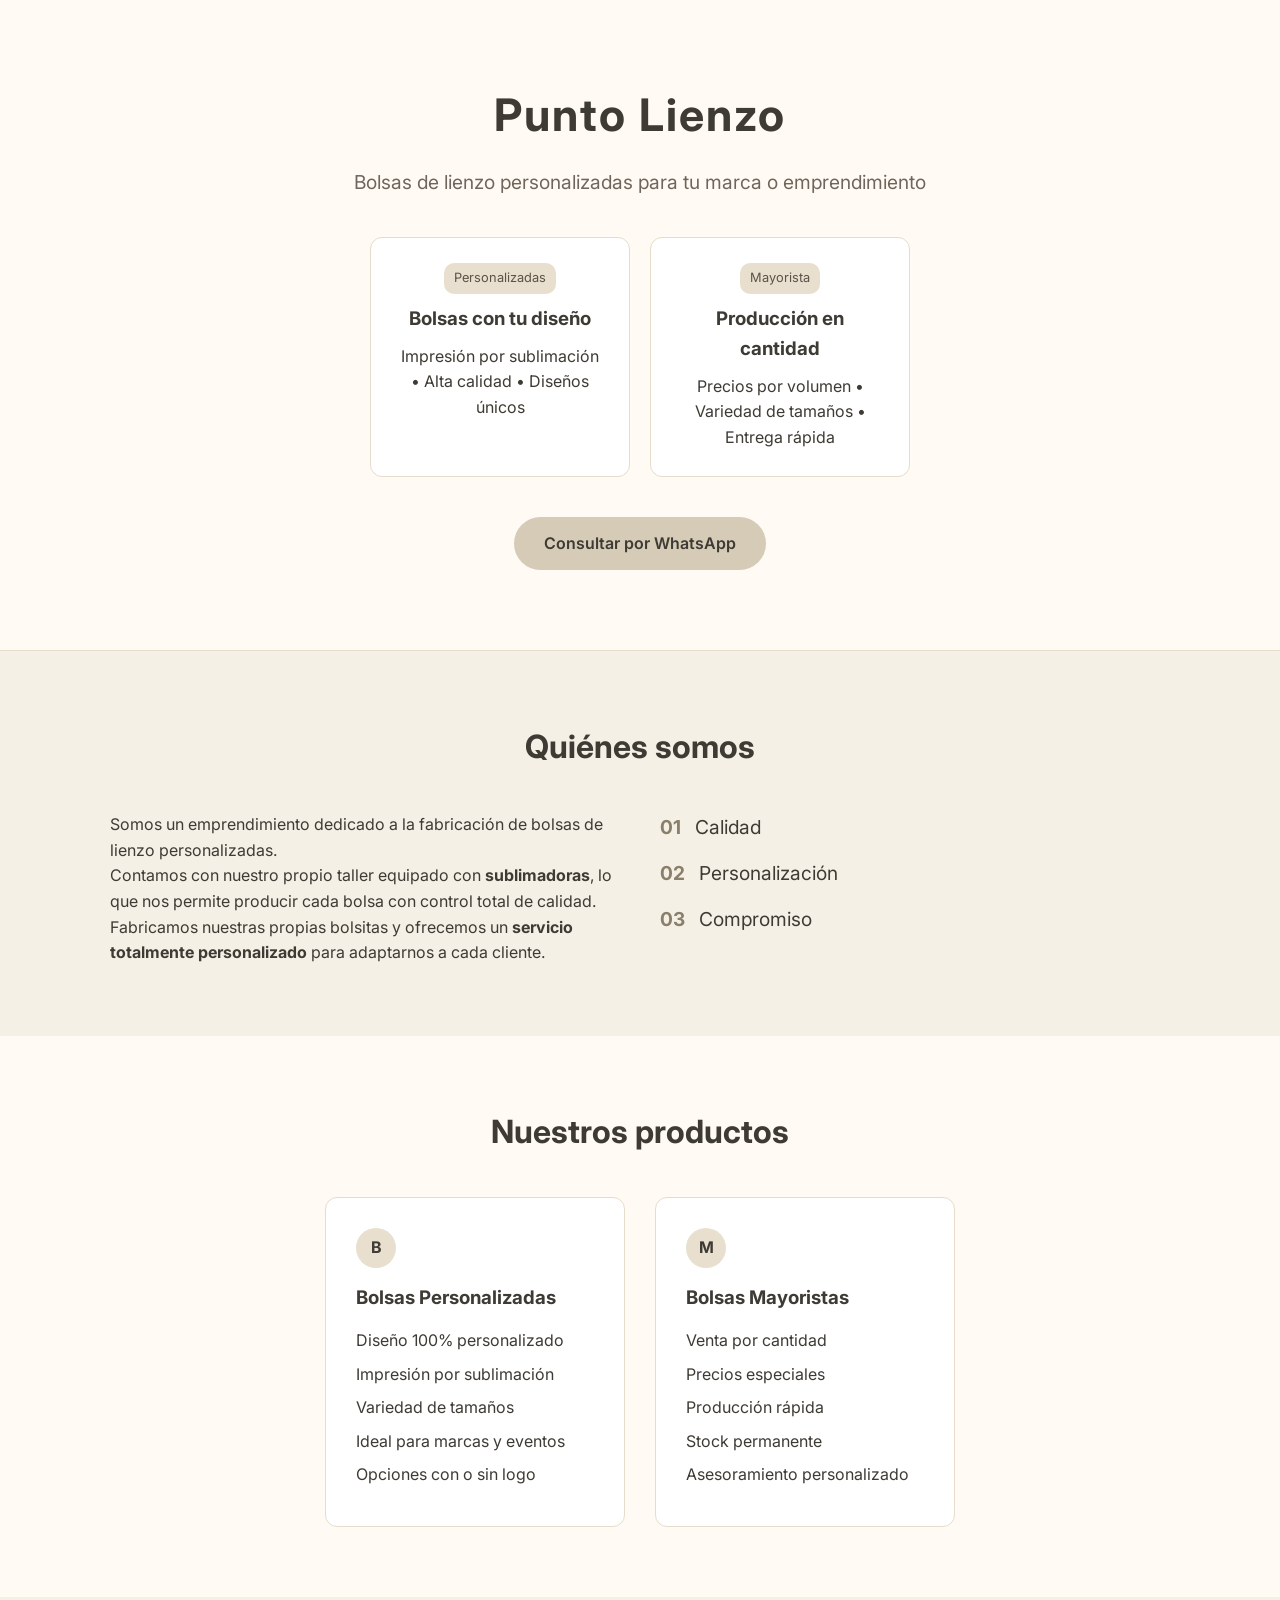
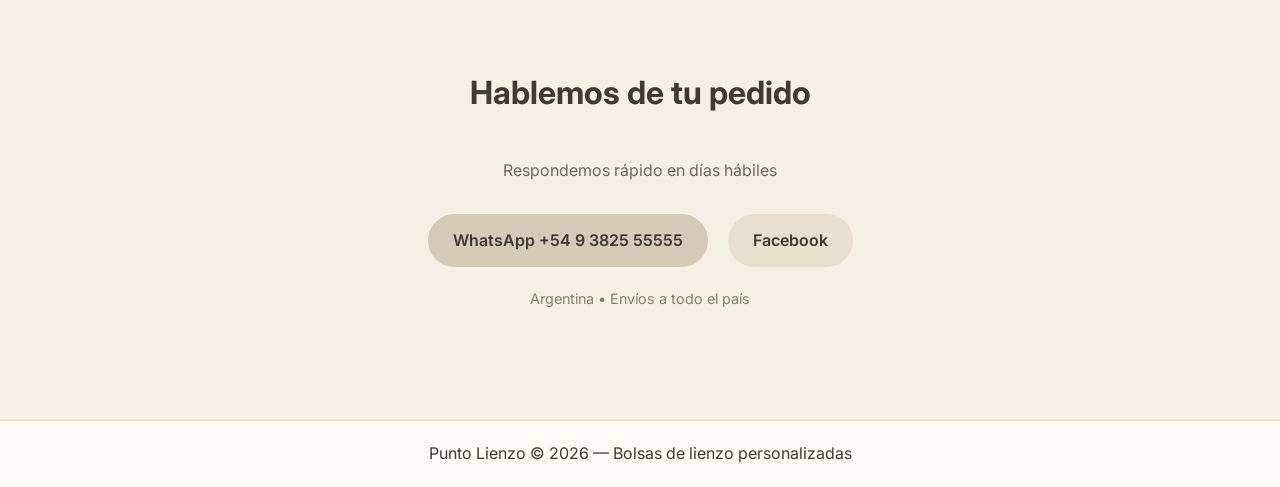
==== index.html @ 8ca8caf1 "first commit" ====
<!DOCTYPE html>
<html lang="es">
<head>
  <meta charset="UTF-8" />
  <meta name="viewport" content="width=device-width, initial-scale=1.0"/>
  <title>Punto Lienzo | Bolsas de Lienzo Personalizadas</title>
  <link rel="stylesheet" href="styles.css">
  <link rel="preconnect" href="https://fonts.googleapis.com">
  <link rel="preconnect" href="https://fonts.gstatic.com" crossorigin>
  <link href="https://fonts.googleapis.com/css2?family=Inter:wght@300;400;500;600;700&display=swap" rel="stylesheet">
</head>
<body>

  <!-- Hero -->
  <header class="hero">
    <div class="container">
      <div class="logo-wrapper">
        <h1>Punto Lienzo</h1>
      </div>

      <p class="lead">Bolsas de lienzo personalizadas para tu marca o emprendimiento</p>

      <div class="services-highlight">
        <div class="service-card">
          <span class="badge">Personalizadas</span>
          <h3>Bolsas con tu diseño</h3>
          <p>Impresión por sublimación • Alta calidad • Diseños únicos</p>
        </div>
        <div class="service-card">
          <span class="badge">Mayorista</span>
          <h3>Producción en cantidad</h3>
          <p>Precios por volumen • Variedad de tamaños • Entrega rápida</p>
        </div>
      </div>

      <a href="#contacto" class="btn-primary">Consultar por WhatsApp</a>
    </div>
  </header>

  <!-- Quiénes somos -->
  <section id="nosotros" class="section">
    <div class="container">
      <h2>Quiénes somos</h2>
      <div class="about-grid">
        <div class="about-text">
          <p>Somos un emprendimiento dedicado a la fabricación de bolsas de lienzo personalizadas.</p>
          <p>Contamos con nuestro propio taller equipado con <strong>sublimadoras</strong>, lo que nos permite producir cada bolsa con control total de calidad.</p>
          <p>Fabricamos nuestras propias bolsitas y ofrecemos un <strong>servicio totalmente personalizado</strong> para adaptarnos a cada cliente.</p>
        </div>
        <div class="about-values">
          <div class="value-item">01 <span>Calidad</span></div>
          <div class="value-item">02 <span>Personalización</span></div>
          <div class="value-item">03 <span>Compromiso</span></div>
        </div>
      </div>
    </div>
  </section>

  <!-- Productos -->
  <section id="servicios" class="section section-alt">
    <div class="container">
      <h2>Nuestros productos</h2>
      <div class="services-grid">
        <div class="service-block">
          <div class="service-icon">B</div>
          <h3>Bolsas Personalizadas</h3>
          <ul>
            <li>Diseño 100% personalizado</li>
            <li>Impresión por sublimación</li>
            <li>Variedad de tamaños</li>
            <li>Ideal para marcas y eventos</li>
            <li>Opciones con o sin logo</li>
          </ul>
        </div>
        <div class="service-block">
          <div class="service-icon">M</div>
          <h3>Bolsas Mayoristas</h3>
          <ul>
            <li>Venta por cantidad</li>
            <li>Precios especiales</li>
            <li>Producción rápida</li>
            <li>Stock permanente</li>
            <li>Asesoramiento personalizado</li>
          </ul>
        </div>
      </div>
    </div>
  </section>

  <!-- Contacto -->
  <section id="contacto" class="section contact-section">
    <div class="container">
      <h2>Hablemos de tu pedido</h2>
      <p class="contact-subtitle">Respondemos rápido en días hábiles</p>

      <div class="contact-options">
        <a href="https://wa.me/5493825580634?text=Hola!%20Quiero%20consultar%20por%20bolsas%20de%20lienzo..." 
           target="_blank" 
           class="contact-btn whatsapp">
           WhatsApp +54 9 3825 55555
        </a>

        <!-- NUEVO BOTÓN FACEBOOK -->
        <a href="https://facebook.com/" 
           target="_blank" 
           class="contact-btn facebook">
           Facebook
        </a>
      </div>

      <p class="small-note">Argentina • Envíos a todo el país</p>
    </div>
  </section>

  <!-- Footer -->
  <footer>
    <div class="container">
      <div class="footer-logo-wrapper">
        <p>Punto Lienzo © 2026 — Bolsas de lienzo personalizadas</p>
      </div>
    </div>
  </footer>

</body>
</html>
---- styles.css ----
* {
  margin: 0;
  padding: 0;
  box-sizing: border-box;
}

/* Base */
body {
  font-family: 'Inter', sans-serif;
  background-color: #f5f0e6; /* beige claro */
  color: #3e3a34;
  line-height: 1.6;
}

.container {
  max-width: 1100px;
  margin: auto;
  padding: 0 20px;
}

/* Hero */
.hero {
  background: #fffaf3;
  padding: 80px 0;
  text-align: center;
  border-bottom: 1px solid #e6dccb;
}

.hero h1 {
  font-size: 2.8rem;
  margin-bottom: 15px;
  letter-spacing: 2px;
}

.lead {
  font-size: 1.2rem;
  margin-bottom: 40px;
  color: #6e665c;
}

/* Cards */
.services-highlight {
  display: flex;
  gap: 20px;
  justify-content: center;
  flex-wrap: wrap;
  margin-bottom: 40px;
}

.service-card {
  background: #ffffff;
  padding: 25px;
  border-radius: 12px;
  width: 260px;
  border: 1px solid #e6dccb;
  transition: 0.3s;
}

.service-card:hover {
  transform: translateY(-5px);
}

.badge {
  display: inline-block;
  background: #e8dfcf;
  color: #5a5347;
  padding: 5px 10px;
  font-size: 0.8rem;
  border-radius: 10px;
  margin-bottom: 10px;
}

.service-card h3 {
  margin-bottom: 10px;
}

/* Botón principal */
.btn-primary {
  display: inline-block;
  padding: 14px 30px;
  background: #d6cbb7;
  color: #3e3a34;
  text-decoration: none;
  border-radius: 30px;
  font-weight: 600;
  transition: 0.3s;
}

.btn-primary:hover {
  background: #c2b59b;
}

/* Sections */
.section {
  padding: 70px 0;
}

.section-alt {
  background: #fffaf3;
}

.section h2 {
  text-align: center;
  margin-bottom: 40px;
  font-size: 2rem;
}

/* About */
.about-grid {
  display: flex;
  gap: 40px;
  flex-wrap: wrap;
}

.about-text {
  flex: 1;
}

.about-values {
  flex: 1;
  display: flex;
  flex-direction: column;
  gap: 15px;
}

.value-item {
  font-size: 1.2rem;
  font-weight: bold;
  color: #8a7f6a;
}

.value-item span {
  margin-left: 10px;
  font-weight: normal;
  color: #3e3a34;
}

/* Servicios */
.services-grid {
  display: flex;
  gap: 30px;
  flex-wrap: wrap;
  justify-content: center;
}

.service-block {
  background: #ffffff;
  padding: 30px;
  border-radius: 12px;
  width: 300px;
  border: 1px solid #e6dccb;
}

.service-icon {
  width: 40px;
  height: 40px;
  background: #e8dfcf;
  display: flex;
  align-items: center;
  justify-content: center;
  border-radius: 50%;
  margin-bottom: 15px;
  font-weight: bold;
}

.service-block ul {
  list-style: none;
  margin-top: 15px;
}

.service-block ul li {
  margin-bottom: 8px;
}

/* Contacto */
.contact-section {
  text-align: center;
}

.contact-subtitle {
  margin-bottom: 30px;
  color: #6e665c;
}

.contact-options {
  display: flex;
  justify-content: center;
  gap: 20px;
  flex-wrap: wrap;
}

/* Botones contacto */
.contact-btn {
  display: inline-block;
  padding: 14px 25px;
  border-radius: 30px;
  text-decoration: none;
  font-weight: 600;
  transition: 0.3s;
}

/* WhatsApp */
.contact-btn.whatsapp {
  background: #d6cbb7;
  color: #3e3a34;
}

.contact-btn.whatsapp:hover {
  background: #c2b59b;
}

/* Facebook */
.contact-btn.facebook {
  background: #e8dfcf;
  color: #3e3a34;
}

.contact-btn.facebook:hover {
  background: #d6cbb7;
}

/* Footer */
footer {
  background: #fffaf3;
  padding: 20px 0;
  text-align: center;
  border-top: 1px solid #e6dccb;
  margin-top: 40px;
}

.small-note {
  margin-top: 20px;
  font-size: 0.9rem;
  color: #8a7f6a;
}

/* Responsive */
@media (max-width: 768px) {
  .services-highlight,
  .services-grid,
  .about-grid {
    flex-direction: column;
    align-items: center;
  }
}
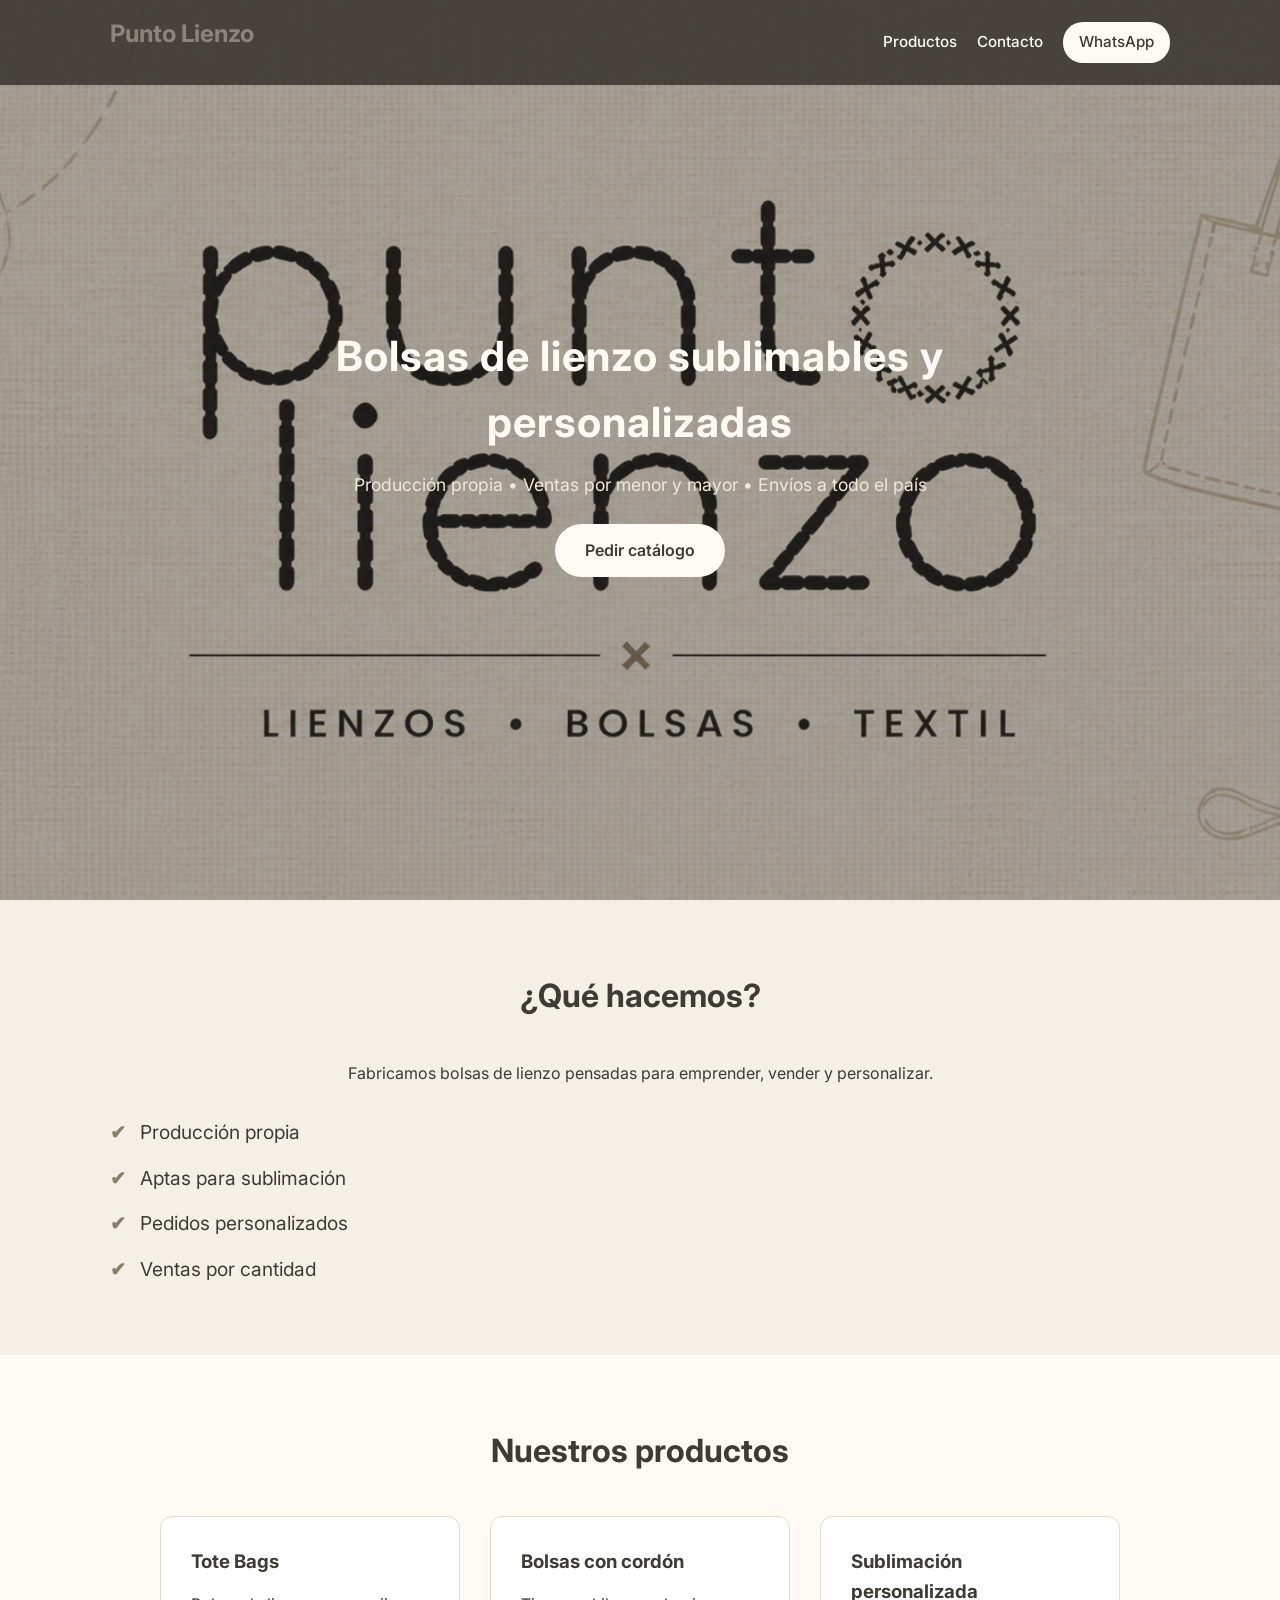
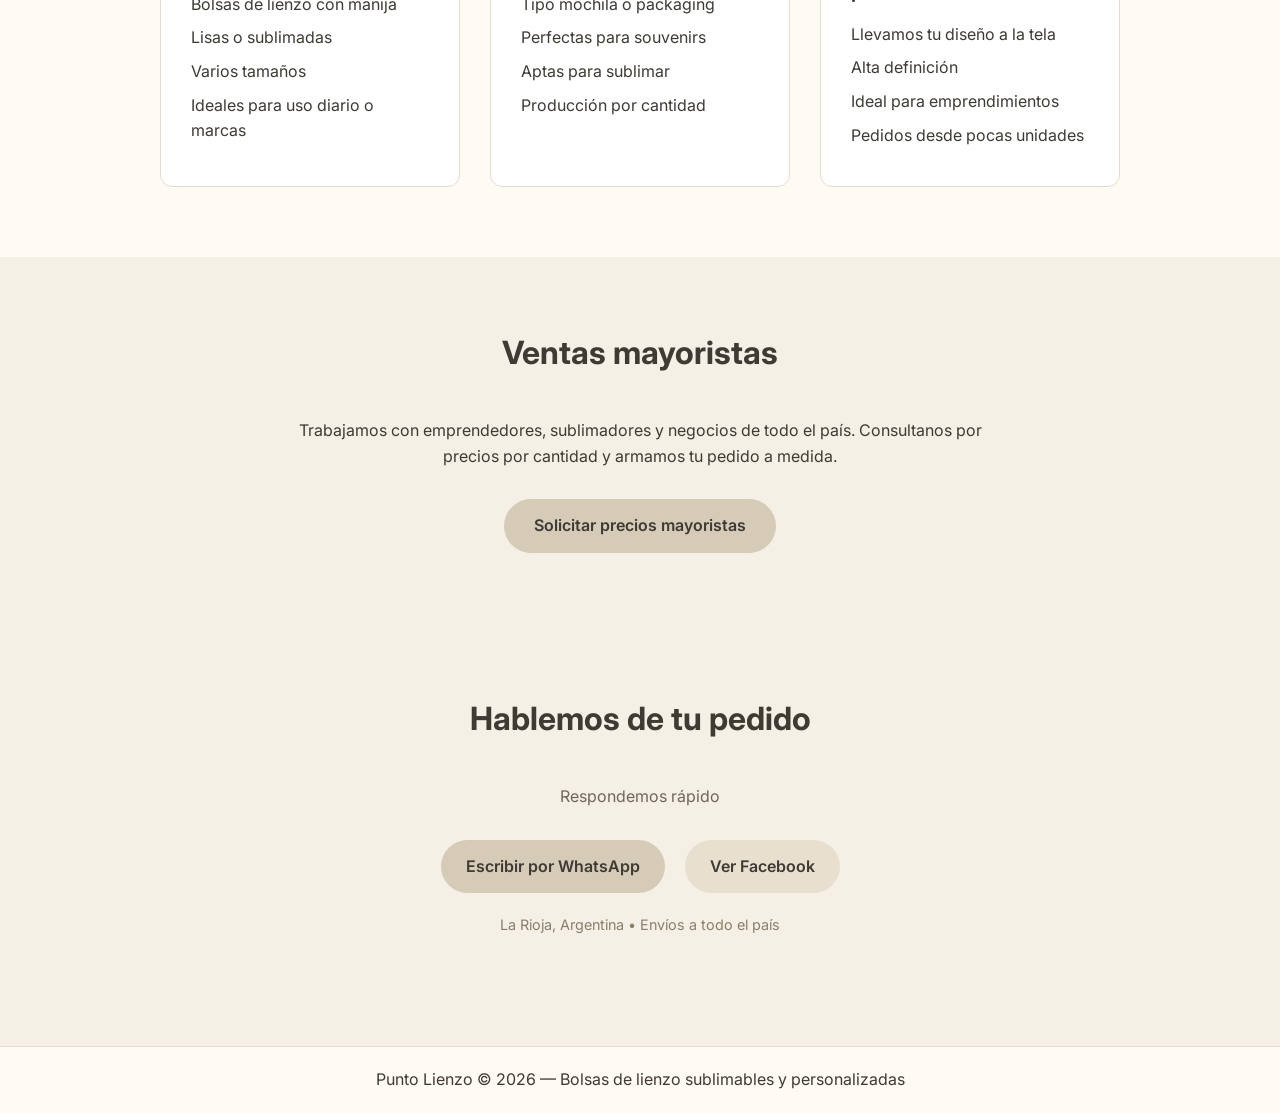
==== commit ebd4c06e: "Mejoras en hero, navbar y diseño" ====
--- a/index.html
+++ b/index.html
@@ -3,123 +3,163 @@
 <head>
   <meta charset="UTF-8" />
   <meta name="viewport" content="width=device-width, initial-scale=1.0"/>
-  <title>Punto Lienzo | Bolsas de Lienzo Personalizadas</title>
-  <link rel="stylesheet" href="styles.css">
-  <link rel="preconnect" href="https://fonts.googleapis.com">
-  <link rel="preconnect" href="https://fonts.gstatic.com" crossorigin>
+  <title>Punto Lienzo | Bolsas de Lienzo Sublimables y Personalizadas</title>
+  <link rel="stylesheet" href="css/styles.css">
   <link href="https://fonts.googleapis.com/css2?family=Inter:wght@300;400;500;600;700&display=swap" rel="stylesheet">
 </head>
 <body>
+  <nav class="navbar">
+    <div class="container nav-container">
+      
+      <div class="nav-logo">
+        <h1 class="logo-img">Punto Lienzo</h1> 
+      </div>
+  
+      <div class="nav-links">
+        <a href="#servicios">Productos</a>
+        <a href="#contacto">Contacto</a>
+        <a href="https://wa.me/5493825580634?text=Hola!%20Quiero%20consultar%20por%20bolsas" 
+           target="_blank" 
+           class="nav-btn">
+           WhatsApp
+        </a>
+      </div>
+  
+    </div>
+  </nav>
+  <!-- HERO -->
+  <header class="hero">
 
-  <!-- Hero -->
-  <header class="hero">
+  
+    <!-- CONTENIDO HERO -->
+    <div class="hero-content">
+      <h2>Bolsas de lienzo sublimables y personalizadas</h2>
+  
+      <p>
+        Producción propia • Ventas por menor y mayor • Envíos a todo el país
+      </p>
+  
+      <a href="https://wa.me/5493825580634?text=Hola!%20Quiero%20consultar%20por%20bolsas" 
+         target="_blank" 
+         class="btn-primary">
+         Pedir catálogo
+      </a>
+    </div>
+  
+  </header>
+  <!-- QUÉ HACEMOS -->
+  <section class="section">
     <div class="container">
-      <div class="logo-wrapper">
-        <h1>Punto Lienzo</h1>
-      </div>
+      <h2>¿Qué hacemos?</h2>
 
-      <p class="lead">Bolsas de lienzo personalizadas para tu marca o emprendimiento</p>
+      <p style="text-align:center; max-width:700px; margin:auto;">
+        Fabricamos bolsas de lienzo pensadas para emprender, vender y personalizar.
+      </p>
 
-      <div class="services-highlight">
-        <div class="service-card">
-          <span class="badge">Personalizadas</span>
-          <h3>Bolsas con tu diseño</h3>
-          <p>Impresión por sublimación • Alta calidad • Diseños únicos</p>
-        </div>
-        <div class="service-card">
-          <span class="badge">Mayorista</span>
-          <h3>Producción en cantidad</h3>
-          <p>Precios por volumen • Variedad de tamaños • Entrega rápida</p>
-        </div>
-      </div>
-
-      <a href="#contacto" class="btn-primary">Consultar por WhatsApp</a>
-    </div>
-  </header>
-
-  <!-- Quiénes somos -->
-  <section id="nosotros" class="section">
-    <div class="container">
-      <h2>Quiénes somos</h2>
-      <div class="about-grid">
-        <div class="about-text">
-          <p>Somos un emprendimiento dedicado a la fabricación de bolsas de lienzo personalizadas.</p>
-          <p>Contamos con nuestro propio taller equipado con <strong>sublimadoras</strong>, lo que nos permite producir cada bolsa con control total de calidad.</p>
-          <p>Fabricamos nuestras propias bolsitas y ofrecemos un <strong>servicio totalmente personalizado</strong> para adaptarnos a cada cliente.</p>
-        </div>
-        <div class="about-values">
-          <div class="value-item">01 <span>Calidad</span></div>
-          <div class="value-item">02 <span>Personalización</span></div>
-          <div class="value-item">03 <span>Compromiso</span></div>
-        </div>
+      <div class="about-values" style="margin-top:30px;">
+        <div class="value-item">✔ <span>Producción propia</span></div>
+        <div class="value-item">✔ <span>Aptas para sublimación</span></div>
+        <div class="value-item">✔ <span>Pedidos personalizados</span></div>
+        <div class="value-item">✔ <span>Ventas por cantidad</span></div>
       </div>
     </div>
   </section>
 
-  <!-- Productos -->
+  <!-- PRODUCTOS -->
   <section id="servicios" class="section section-alt">
     <div class="container">
       <h2>Nuestros productos</h2>
+
       <div class="services-grid">
+
         <div class="service-block">
-          <div class="service-icon">B</div>
-          <h3>Bolsas Personalizadas</h3>
+          <h3>Tote Bags</h3>
           <ul>
-            <li>Diseño 100% personalizado</li>
-            <li>Impresión por sublimación</li>
-            <li>Variedad de tamaños</li>
-            <li>Ideal para marcas y eventos</li>
-            <li>Opciones con o sin logo</li>
+            <li>Bolsas de lienzo con manija</li>
+            <li>Lisas o sublimadas</li>
+            <li>Varios tamaños</li>
+            <li>Ideales para uso diario o marcas</li>
           </ul>
         </div>
+
         <div class="service-block">
-          <div class="service-icon">M</div>
-          <h3>Bolsas Mayoristas</h3>
+          <h3>Bolsas con cordón</h3>
           <ul>
-            <li>Venta por cantidad</li>
-            <li>Precios especiales</li>
-            <li>Producción rápida</li>
-            <li>Stock permanente</li>
-            <li>Asesoramiento personalizado</li>
+            <li>Tipo mochila o packaging</li>
+            <li>Perfectas para souvenirs</li>
+            <li>Aptas para sublimar</li>
+            <li>Producción por cantidad</li>
           </ul>
         </div>
+
+        <div class="service-block">
+          <h3>Sublimación personalizada</h3>
+          <ul>
+            <li>Llevamos tu diseño a la tela</li>
+            <li>Alta definición</li>
+            <li>Ideal para emprendimientos</li>
+            <li>Pedidos desde pocas unidades</li>
+          </ul>
+        </div>
+
       </div>
     </div>
   </section>
 
-  <!-- Contacto -->
+  <!-- MAYORISTA -->
+  <section class="section">
+    <div class="container">
+      <h2>Ventas mayoristas</h2>
+
+      <p style="text-align:center; max-width:700px; margin:auto;">
+        Trabajamos con emprendedores, sublimadores y negocios de todo el país.
+        Consultanos por precios por cantidad y armamos tu pedido a medida.
+      </p>
+
+      <div style="text-align:center; margin-top:30px;">
+        <a href="https://wa.me/5493825580634?text=Hola!%20Quiero%20precios%20mayoristas" 
+           target="_blank" 
+           class="btn-primary">
+           Solicitar precios mayoristas
+        </a>
+      </div>
+    </div>
+  </section>
+
+  <!-- CONTACTO -->
   <section id="contacto" class="section contact-section">
     <div class="container">
+
       <h2>Hablemos de tu pedido</h2>
-      <p class="contact-subtitle">Respondemos rápido en días hábiles</p>
+      <p class="contact-subtitle">Respondemos rápido</p>
 
       <div class="contact-options">
-        <a href="https://wa.me/5493825580634?text=Hola!%20Quiero%20consultar%20por%20bolsas%20de%20lienzo..." 
+
+        <a href="https://wa.me/5493825580634?text=Hola!%20Quiero%20consultar%20por%20bolsas%20de%20lienzo" 
            target="_blank" 
            class="contact-btn whatsapp">
-           WhatsApp +54 9 3825 55555
+           Escribir por WhatsApp
         </a>
 
-        <!-- NUEVO BOTÓN FACEBOOK -->
         <a href="https://facebook.com/" 
            target="_blank" 
            class="contact-btn facebook">
-           Facebook
+           Ver Facebook
         </a>
+
       </div>
 
-      <p class="small-note">Argentina • Envíos a todo el país</p>
+      <p class="small-note">La Rioja, Argentina • Envíos a todo el país</p>
+
     </div>
   </section>
 
-  <!-- Footer -->
+  <!-- FOOTER -->
   <footer>
     <div class="container">
-      <div class="footer-logo-wrapper">
-        <p>Punto Lienzo © 2026 — Bolsas de lienzo personalizadas</p>
-      </div>
+      <p>Punto Lienzo © 2026 — Bolsas de lienzo sublimables y personalizadas</p>
     </div>
   </footer>
 
 </body>
-</html>
+</html>
--- a/css/styles.css
+++ b/css/styles.css
@@ -0,0 +1,339 @@
+.navbar {
+  
+  top: 0;
+  width: 100%;
+  z-index: 10;
+  padding: 15px 0;
+  position: fixed;
+background: rgba(62,58,52,0.9);
+}
+
+.nav-container {
+  display: flex;
+  justify-content: space-between;
+  align-items: center;
+}
+
+/* LINKS */
+.nav-links {
+  display: flex;
+  gap: 20px;
+  align-items: center;
+}
+
+.nav-links a {
+  text-decoration: none;
+  color: #fffaf3;
+  font-weight: 500;
+  font-size: 0.95rem;
+}
+
+/* BOTÓN */
+.nav-btn {
+  background: #fffaf3;
+  color: #3e3a34 !important;
+  padding: 8px 16px;
+  border-radius: 20px;
+  font-size: 0.9rem;
+}
+
+.nav-btn:hover {
+  background: #e6dccb;
+}
+* {
+  margin: 0;
+  padding: 0;
+  box-sizing: border-box;
+}
+
+/* Base */
+body {
+  font-family: 'Inter', sans-serif;
+  background-color: #f5f0e6; /* beige claro */
+  color: #3e3a34;
+  line-height: 1.6;
+}
+
+.container {
+  max-width: 1100px;
+  margin: auto;
+  padding: 0 20px;
+}
+
+/* Hero */
+/* HERO NUEVO CON IMAGEN */
+.hero {
+  height: 100vh;
+  background: url('../img/banner.png') center/cover no-repeat;
+  position: relative;
+  display: flex;
+  align-items: center;
+  justify-content: center;
+  text-align: center;
+  border-bottom: none;
+  padding: 0;
+}
+
+/* CAPA OSCURA SUAVE (para que se lea el texto) */
+.hero::before {
+  content: "";
+  position: absolute;
+  inset: 0;
+  background: rgba(62, 58, 52, 0.45); /* tono acorde a tu paleta */
+}
+
+/* CONTENIDO */
+.hero-content {
+  position: relative;
+  z-index: 2;
+  color: #fffaf3;
+  max-width: 700px;
+  padding: 20px;
+}
+
+.hero-content h2 {
+  font-size: 2.6rem;
+  margin-bottom: 15px;
+  letter-spacing: 1px;
+}
+
+.hero-content p {
+  font-size: 1.1rem;
+  margin-bottom: 25px;
+  color: #f0e9dc;
+}
+
+/* LOGO ARRIBA IZQUIERDA */
+.logo-img {
+  height: 55px;
+  color: #f0e9dc;
+  opacity: 0.40;
+}
+.top-bar {
+  position: absolute;
+  top: 20px;
+  left: 30px;
+  z-index: 3;
+}
+
+.logo {
+  color: #fffaf3;
+  font-size: 1.5rem;
+  font-weight: 600;
+  letter-spacing: 2px;
+}
+
+/* BOTÓN EN HERO (ligeramente distinto para contraste) */
+.hero .btn-primary {
+  background: #fffaf3;
+  color: #3e3a34;
+}
+
+.hero .btn-primary:hover {
+  background: #e6dccb;
+}
+/* Cards */
+.services-highlight {
+  display: flex;
+  gap: 20px;
+  justify-content: center;
+  flex-wrap: wrap;
+  margin-bottom: 40px;
+}
+
+.service-card {
+  background: #ffffff;
+  padding: 25px;
+  border-radius: 12px;
+  width: 260px;
+  border: 1px solid #e6dccb;
+  transition: 0.3s;
+}
+
+.service-card:hover {
+  transform: translateY(-5px);
+}
+
+.badge {
+  display: inline-block;
+  background: #e8dfcf;
+  color: #5a5347;
+  padding: 5px 10px;
+  font-size: 0.8rem;
+  border-radius: 10px;
+  margin-bottom: 10px;
+}
+
+.service-card h3 {
+  margin-bottom: 10px;
+}
+
+/* Botón principal */
+.btn-primary {
+  display: inline-block;
+  padding: 14px 30px;
+  background: #d6cbb7;
+  color: #3e3a34;
+  text-decoration: none;
+  border-radius: 30px;
+  font-weight: 600;
+  transition: 0.3s;
+}
+
+.btn-primary:hover {
+  background: #c2b59b;
+}
+
+/* Sections */
+.section {
+  padding: 70px 0;
+}
+
+.section-alt {
+  background: #fffaf3;
+}
+
+.section h2 {
+  text-align: center;
+  margin-bottom: 40px;
+  font-size: 2rem;
+}
+
+/* About */
+.about-grid {
+  display: flex;
+  gap: 40px;
+  flex-wrap: wrap;
+}
+
+.about-text {
+  flex: 1;
+}
+
+.about-values {
+  flex: 1;
+  display: flex;
+  flex-direction: column;
+  gap: 15px;
+}
+
+.value-item {
+  font-size: 1.2rem;
+  font-weight: bold;
+  color: #8a7f6a;
+}
+
+.value-item span {
+  margin-left: 10px;
+  font-weight: normal;
+  color: #3e3a34;
+}
+
+/* Servicios */
+.services-grid {
+  display: flex;
+  gap: 30px;
+  flex-wrap: wrap;
+  justify-content: center;
+}
+
+.service-block {
+  background: #ffffff;
+  padding: 30px;
+  border-radius: 12px;
+  width: 300px;
+  border: 1px solid #e6dccb;
+}
+
+.service-icon {
+  width: 40px;
+  height: 40px;
+  background: #e8dfcf;
+  display: flex;
+  align-items: center;
+  justify-content: center;
+  border-radius: 50%;
+  margin-bottom: 15px;
+  font-weight: bold;
+}
+
+.service-block ul {
+  list-style: none;
+  margin-top: 15px;
+}
+
+.service-block ul li {
+  margin-bottom: 8px;
+}
+
+/* Contacto */
+.contact-section {
+  text-align: center;
+}
+
+.contact-subtitle {
+  margin-bottom: 30px;
+  color: #6e665c;
+}
+
+.contact-options {
+  display: flex;
+  justify-content: center;
+  gap: 20px;
+  flex-wrap: wrap;
+}
+
+/* Botones contacto */
+.contact-btn {
+  display: inline-block;
+  padding: 14px 25px;
+  border-radius: 30px;
+  text-decoration: none;
+  font-weight: 600;
+  transition: 0.3s;
+}
+
+/* WhatsApp */
+.contact-btn.whatsapp {
+  background: #d6cbb7;
+  color: #3e3a34;
+}
+
+.contact-btn.whatsapp:hover {
+  background: #c2b59b;
+}
+
+/* Facebook */
+.contact-btn.facebook {
+  background: #e8dfcf;
+  color: #3e3a34;
+}
+
+.contact-btn.facebook:hover {
+  background: #d6cbb7;
+}
+
+/* Footer */
+footer {
+  background: #fffaf3;
+  padding: 20px 0;
+  text-align: center;
+  border-top: 1px solid #e6dccb;
+  margin-top: 40px;
+}
+
+.small-note {
+  margin-top: 20px;
+  font-size: 0.9rem;
+  color: #8a7f6a;
+}
+
+/* Responsive */
+@media (max-width: 768px) {
+  .services-highlight,
+  .services-grid,
+  .about-grid {
+    flex-direction: column;
+    align-items: center;
+  }
+}
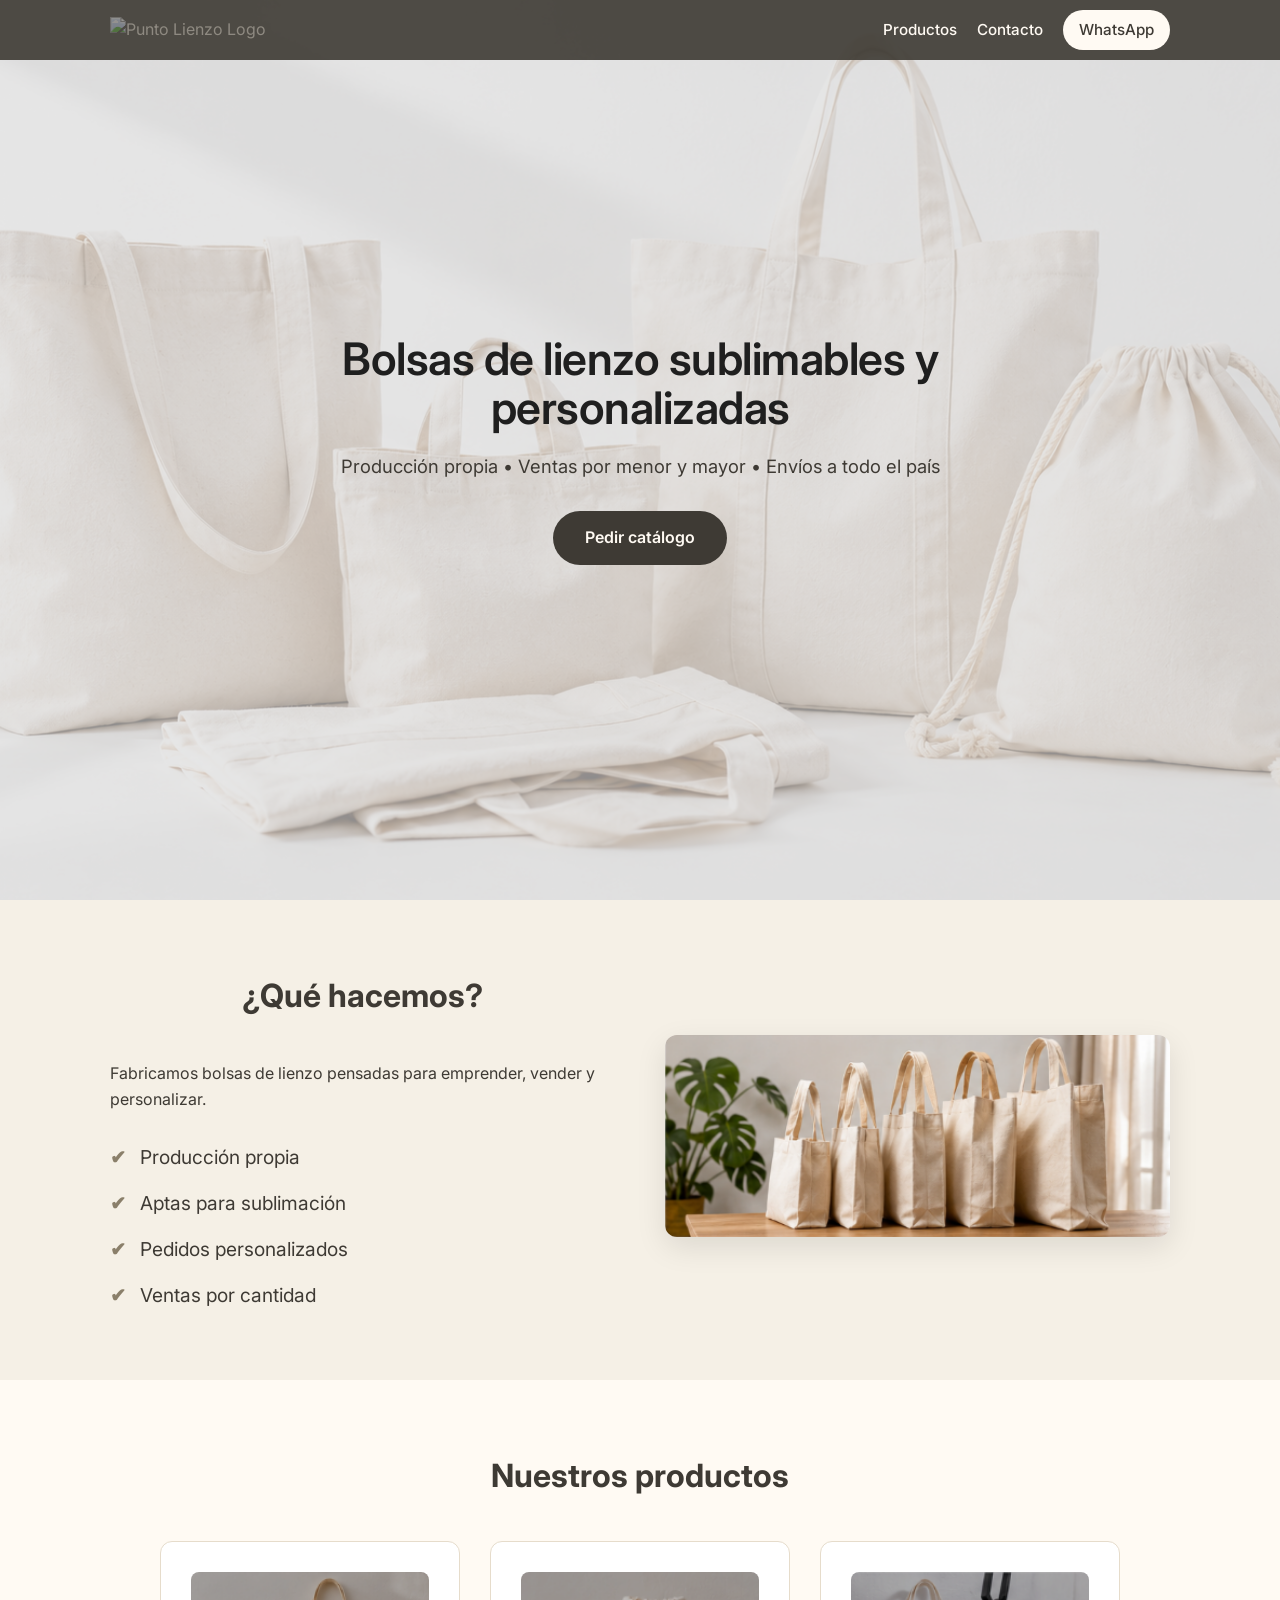
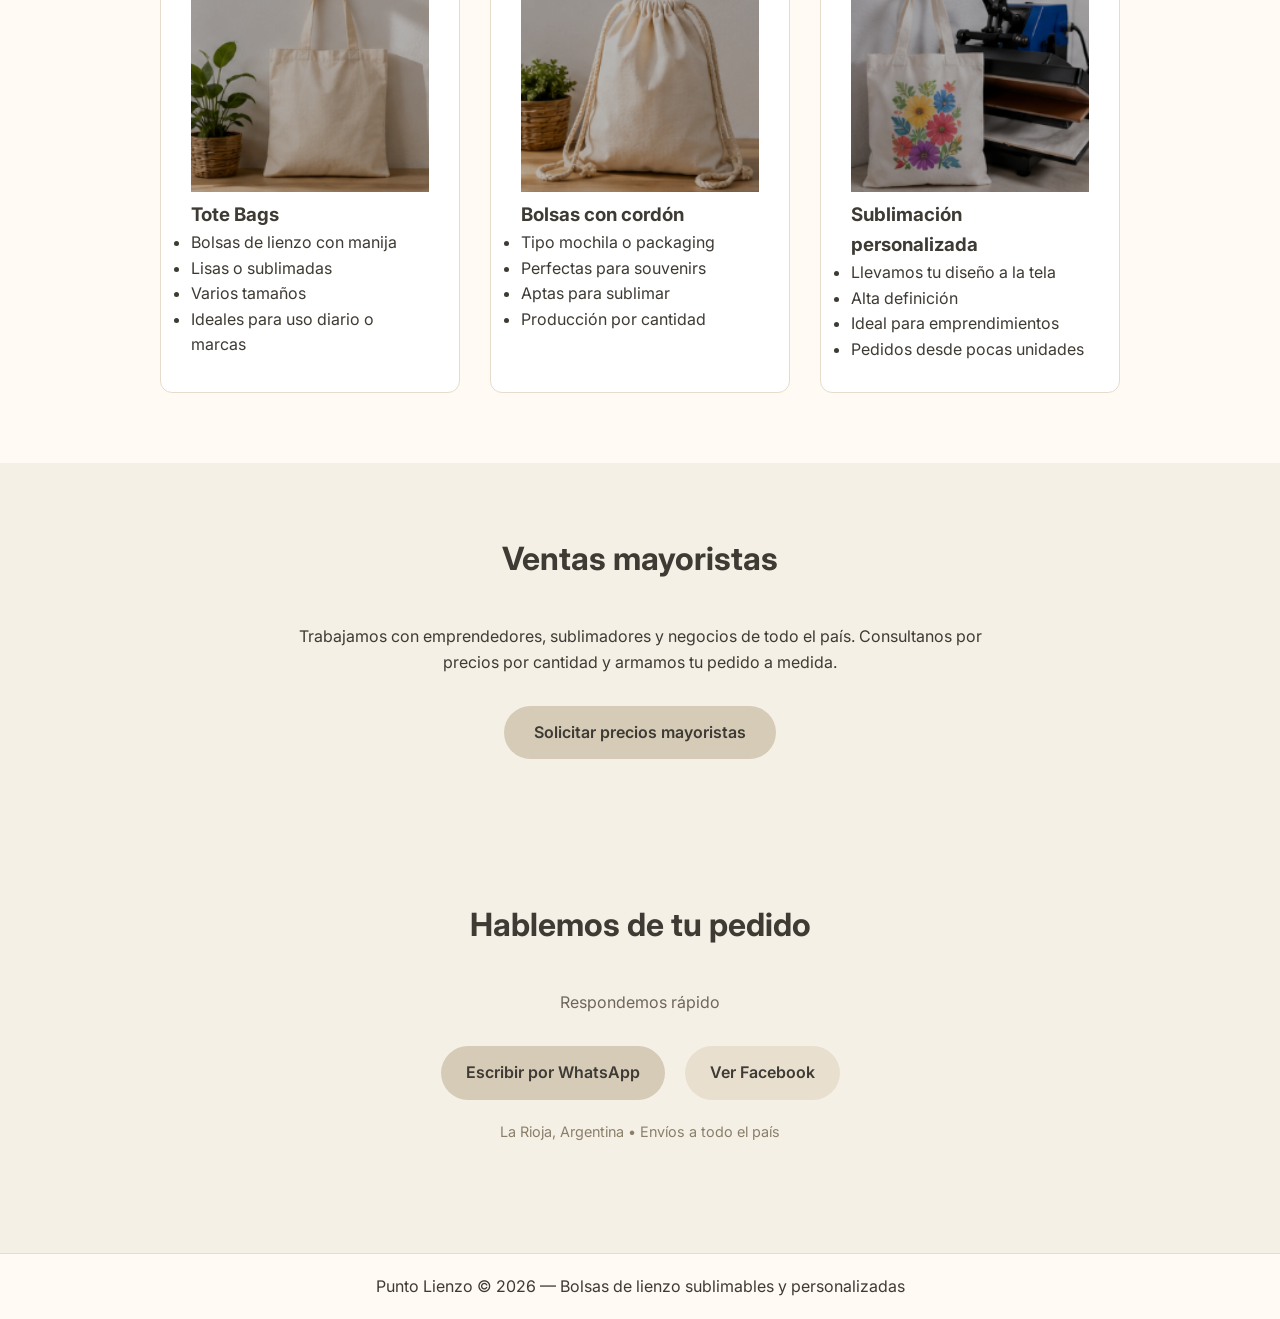
==== commit 3c373fba: "cambio imagenes" ====
--- a/index.html
+++ b/index.html
@@ -6,61 +6,122 @@
   <title>Punto Lienzo | Bolsas de Lienzo Sublimables y Personalizadas</title>
   <link rel="stylesheet" href="css/styles.css">
   <link href="https://fonts.googleapis.com/css2?family=Inter:wght@300;400;500;600;700&display=swap" rel="stylesheet">
+  
+  <style>
+    .service-block {
+      position: relative;
+      overflow: hidden;
+    }
+
+    .service-block img {
+      width: 100%;
+      height: 220px;
+      object-fit: cover;
+      transition: all 0.4s ease;
+      filter: brightness(0.75); 
+      border-radius: 8px 8px 0 0;
+    }
+
+    .service-block:hover img {
+      filter: brightness(1);     
+      transform: scale(1.08);
+    }
+
+    .about-container {
+      display: flex;
+      align-items: center;
+      gap: 50px;
+      flex-wrap: wrap;
+    }
+
+    .about-text {
+      flex: 1;
+      min-width: 300px;
+    }
+
+    .about-image {
+      flex: 1;
+      min-width: 300px;
+    }
+
+    .about-image img {
+      width: 100%;
+      border-radius: 12px;
+      box-shadow: 0 10px 30px rgba(0,0,0,0.1);
+    }
+
+    .hero {
+      background-image: url('images/bolsas.png');
+      background-size: cover;
+      background-position: center;
+      min-height: 650px;
+      display: flex;
+      align-items: center;
+      position: relative;
+    }
+    
+    .hero::before {
+      content: '';
+      position: absolute;
+      top: 0; left: 0; right: 0; bottom: 0;
+      background: rgba(255, 255, 255, 0.65);  
+      filter: brightness(0.85);                
+    }
+
+    .hero-content {
+      position: relative;
+      z-index: 2;
+    }
+  </style>
 </head>
 <body>
+
   <nav class="navbar">
     <div class="container nav-container">
-      
       <div class="nav-logo">
-        <h1 class="logo-img">Punto Lienzo</h1> 
-      </div>
+  <img src="images/Logo2.png" alt="Punto Lienzo Logo" class="logo-img">
+</div>
   
       <div class="nav-links">
         <a href="#servicios">Productos</a>
         <a href="#contacto">Contacto</a>
         <a href="https://wa.me/5493825580634?text=Hola!%20Quiero%20consultar%20por%20bolsas" 
-           target="_blank" 
-           class="nav-btn">
-           WhatsApp
-        </a>
-      </div>
-  
+           target="_blank" class="nav-btn">WhatsApp</a>
+      </div>
     </div>
   </nav>
+
   <!-- HERO -->
   <header class="hero">
-
-  
-    <!-- CONTENIDO HERO -->
     <div class="hero-content">
       <h2>Bolsas de lienzo sublimables y personalizadas</h2>
-  
-      <p>
-        Producción propia • Ventas por menor y mayor • Envíos a todo el país
-      </p>
-  
+      <p>Producción propia • Ventas por menor y mayor • Envíos a todo el país</p>
       <a href="https://wa.me/5493825580634?text=Hola!%20Quiero%20consultar%20por%20bolsas" 
-         target="_blank" 
-         class="btn-primary">
-         Pedir catálogo
-      </a>
-    </div>
-  
+         target="_blank" class="btn-primary">Pedir catálogo</a>
+    </div>
   </header>
+
   <!-- QUÉ HACEMOS -->
   <section class="section">
     <div class="container">
-      <h2>¿Qué hacemos?</h2>
-
-      <p style="text-align:center; max-width:700px; margin:auto;">
-        Fabricamos bolsas de lienzo pensadas para emprender, vender y personalizar.
-      </p>
-
-      <div class="about-values" style="margin-top:30px;">
-        <div class="value-item">✔ <span>Producción propia</span></div>
-        <div class="value-item">✔ <span>Aptas para sublimación</span></div>
-        <div class="value-item">✔ <span>Pedidos personalizados</span></div>
-        <div class="value-item">✔ <span>Ventas por cantidad</span></div>
+      <div class="about-container">
+        <div class="about-text">
+          <h2>¿Qué hacemos?</h2>
+          <p style="max-width:700px;">
+            Fabricamos bolsas de lienzo pensadas para emprender, vender y personalizar.
+          </p>
+
+          <div class="about-values" style="margin-top:30px;">
+            <div class="value-item">✔ <span>Producción propia</span></div>
+            <div class="value-item">✔ <span>Aptas para sublimación</span></div>
+            <div class="value-item">✔ <span>Pedidos personalizados</span></div>
+            <div class="value-item">✔ <span>Ventas por cantidad</span></div>
+          </div>
+        </div>
+
+        <div class="about-image">
+          <img src="images/Bolsas2.png" alt="Bolsas de lienzo">
+        </div>
       </div>
     </div>
   </section>
@@ -73,6 +134,7 @@
       <div class="services-grid">
 
         <div class="service-block">
+          <img src="images/tote.png" alt="Tote Bags">
           <h3>Tote Bags</h3>
           <ul>
             <li>Bolsas de lienzo con manija</li>
@@ -83,6 +145,7 @@
         </div>
 
         <div class="service-block">
+          <img src="images/cordon.png" alt="Bolsas con cordón">
           <h3>Bolsas con cordón</h3>
           <ul>
             <li>Tipo mochila o packaging</li>
@@ -93,6 +156,7 @@
         </div>
 
         <div class="service-block">
+          <img src="images/sublimada.png" alt="Sublimación personalizada">
           <h3>Sublimación personalizada</h3>
           <ul>
             <li>Llevamos tu diseño a la tela</li>
@@ -106,55 +170,39 @@
     </div>
   </section>
 
-  <!-- MAYORISTA -->
+  <!-- Mayorista -->
   <section class="section">
     <div class="container">
       <h2>Ventas mayoristas</h2>
-
       <p style="text-align:center; max-width:700px; margin:auto;">
         Trabajamos con emprendedores, sublimadores y negocios de todo el país.
         Consultanos por precios por cantidad y armamos tu pedido a medida.
       </p>
-
       <div style="text-align:center; margin-top:30px;">
         <a href="https://wa.me/5493825580634?text=Hola!%20Quiero%20precios%20mayoristas" 
-           target="_blank" 
-           class="btn-primary">
+           target="_blank" class="btn-primary">
            Solicitar precios mayoristas
         </a>
       </div>
     </div>
   </section>
 
-  <!-- CONTACTO -->
+  <!-- Contacto -->
   <section id="contacto" class="section contact-section">
     <div class="container">
-
       <h2>Hablemos de tu pedido</h2>
       <p class="contact-subtitle">Respondemos rápido</p>
 
       <div class="contact-options">
-
         <a href="https://wa.me/5493825580634?text=Hola!%20Quiero%20consultar%20por%20bolsas%20de%20lienzo" 
-           target="_blank" 
-           class="contact-btn whatsapp">
-           Escribir por WhatsApp
-        </a>
-
-        <a href="https://facebook.com/" 
-           target="_blank" 
-           class="contact-btn facebook">
-           Ver Facebook
-        </a>
-
+           target="_blank" class="contact-btn whatsapp">Escribir por WhatsApp</a>
+        <a href="https://facebook.com/" target="_blank" class="contact-btn facebook">Ver Facebook</a>
       </div>
 
       <p class="small-note">La Rioja, Argentina • Envíos a todo el país</p>
-
-    </div>
-  </section>
-
-  <!-- FOOTER -->
+    </div>
+  </section>
+
   <footer>
     <div class="container">
       <p>Punto Lienzo © 2026 — Bolsas de lienzo sublimables y personalizadas</p>
--- a/css/styles.css
+++ b/css/styles.css
@@ -1,11 +1,24 @@
 .navbar {
-  
   top: 0;
   width: 100%;
   z-index: 10;
   padding: 15px 0;
   position: fixed;
-background: rgba(62,58,52,0.9);
+  background: rgba(62,58,52,0.9);
+}
+.logo-img {
+  height: 115px;
+  width: auto;
+  cursor: pointer;
+  transition: all 0.3s ease;
+}
+
+.logo-img:hover {
+  transform: scale(1.1);
+  filter: brightness(1.15);
+}
+.navbar {
+  padding: 10px 0;
 }
 
 .nav-container {
@@ -40,6 +53,7 @@
 .nav-btn:hover {
   background: #e6dccb;
 }
+
 * {
   margin: 0;
   padding: 0;
@@ -49,7 +63,7 @@
 /* Base */
 body {
   font-family: 'Inter', sans-serif;
-  background-color: #f5f0e6; /* beige claro */
+  background-color: #f5f0e6;
   color: #3e3a34;
   line-height: 1.6;
 }
@@ -60,8 +74,7 @@
   padding: 0 20px;
 }
 
-/* Hero */
-/* HERO NUEVO CON IMAGEN */
+/* ====================== HERO ====================== */
 .hero {
   height: 100vh;
   background: url('../img/banner.png') center/cover no-repeat;
@@ -70,76 +83,67 @@
   align-items: center;
   justify-content: center;
   text-align: center;
-  border-bottom: none;
   padding: 0;
 }
 
-/* CAPA OSCURA SUAVE (para que se lea el texto) */
+/* Capa blanca suave (para fondo claro con muchas bolsas) */
 .hero::before {
   content: "";
   position: absolute;
   inset: 0;
-  background: rgba(62, 58, 52, 0.45); /* tono acorde a tu paleta */
-}
-
-/* CONTENIDO */
+  background: rgba(255, 255, 255, 0.85); /* Fondo blanco semitransparente */
+}
+
+/* CONTENIDO DEL HERO - TEXTO NEGRO */
 .hero-content {
   position: relative;
   z-index: 2;
-  color: #fffaf3;
+  color: #1f1f1f;           /* Negro elegante */
   max-width: 700px;
   padding: 20px;
 }
 
 .hero-content h2 {
-  font-size: 2.6rem;
-  margin-bottom: 15px;
-  letter-spacing: 1px;
+  font-size: 2.8rem;
+  margin-bottom: 18px;
+  letter-spacing: -0.5px;
+  font-weight: 600;
+  line-height: 1.1;
 }
 
 .hero-content p {
-  font-size: 1.1rem;
-  margin-bottom: 25px;
-  color: #f0e9dc;
-}
-
-/* LOGO ARRIBA IZQUIERDA */
+  font-size: 1.15rem;
+  margin-bottom: 30px;
+  color: #3e3a34;           /* Negro más suave */
+  font-weight: 400;
+}
+
+/* Fuente minimalista adicional para el título */
+.hero-content h2 {
+  font-family: 'Inter', system-ui, -apple-system, sans-serif;
+}
+
+/* BOTÓN EN HERO */
+.hero .btn-primary {
+  background: #3e3a34;
+  color: #fffaf3;
+  padding: 14px 32px;
+  font-weight: 600;
+}
+
+.hero .btn-primary:hover {
+  background: #2c2925;
+  transform: translateY(-2px);
+}
+
+/* LOGO */
 .logo-img {
-  height: 55px;
+  height: 115px;
   color: #f0e9dc;
   opacity: 0.40;
 }
-.top-bar {
-  position: absolute;
-  top: 20px;
-  left: 30px;
-  z-index: 3;
-}
-
-.logo {
-  color: #fffaf3;
-  font-size: 1.5rem;
-  font-weight: 600;
-  letter-spacing: 2px;
-}
-
-/* BOTÓN EN HERO (ligeramente distinto para contraste) */
-.hero .btn-primary {
-  background: #fffaf3;
-  color: #3e3a34;
-}
-
-.hero .btn-primary:hover {
-  background: #e6dccb;
-}
-/* Cards */
-.services-highlight {
-  display: flex;
-  gap: 20px;
-  justify-content: center;
-  flex-wrap: wrap;
-  margin-bottom: 40px;
-}
+
+/* ====================== RESTO DEL CSS (sin cambios) ====================== */
 
 .service-card {
   background: #ffffff;
@@ -245,28 +249,7 @@
   border: 1px solid #e6dccb;
 }
 
-.service-icon {
-  width: 40px;
-  height: 40px;
-  background: #e8dfcf;
-  display: flex;
-  align-items: center;
-  justify-content: center;
-  border-radius: 50%;
-  margin-bottom: 15px;
-  font-weight: bold;
-}
-
-.service-block ul {
-  list-style: none;
-  margin-top: 15px;
-}
-
-.service-block ul li {
-  margin-bottom: 8px;
-}
-
-/* Contacto */
+/* Resto de estilos (contacto, footer, responsive) se mantienen igual */
 .contact-section {
   text-align: center;
 }
@@ -283,7 +266,6 @@
   flex-wrap: wrap;
 }
 
-/* Botones contacto */
 .contact-btn {
   display: inline-block;
   padding: 14px 25px;
@@ -293,7 +275,6 @@
   transition: 0.3s;
 }
 
-/* WhatsApp */
 .contact-btn.whatsapp {
   background: #d6cbb7;
   color: #3e3a34;
@@ -303,7 +284,6 @@
   background: #c2b59b;
 }
 
-/* Facebook */
 .contact-btn.facebook {
   background: #e8dfcf;
   color: #3e3a34;
@@ -313,7 +293,6 @@
   background: #d6cbb7;
 }
 
-/* Footer */
 footer {
   background: #fffaf3;
   padding: 20px 0;
@@ -336,4 +315,8 @@
     flex-direction: column;
     align-items: center;
   }
-}
+  
+  .hero-content h2 {
+    font-size: 2.2rem;
+  }
+}
